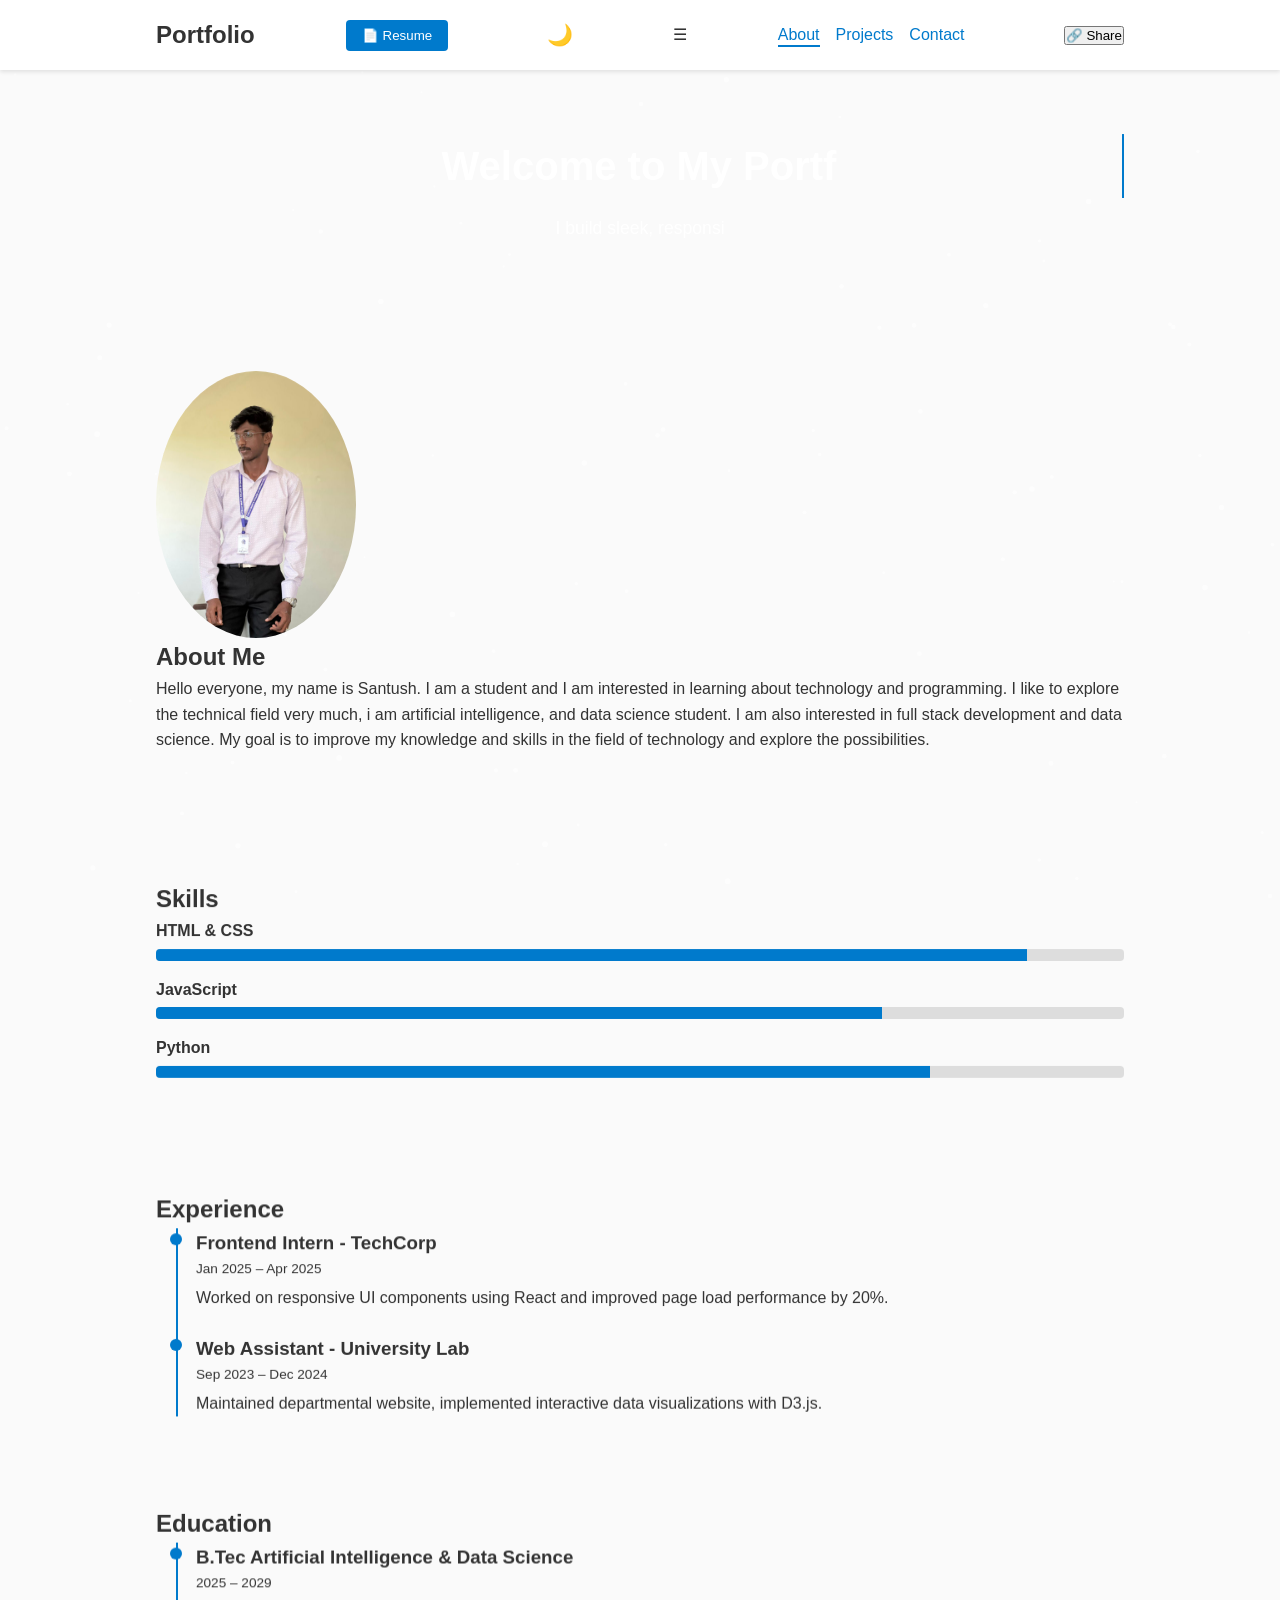
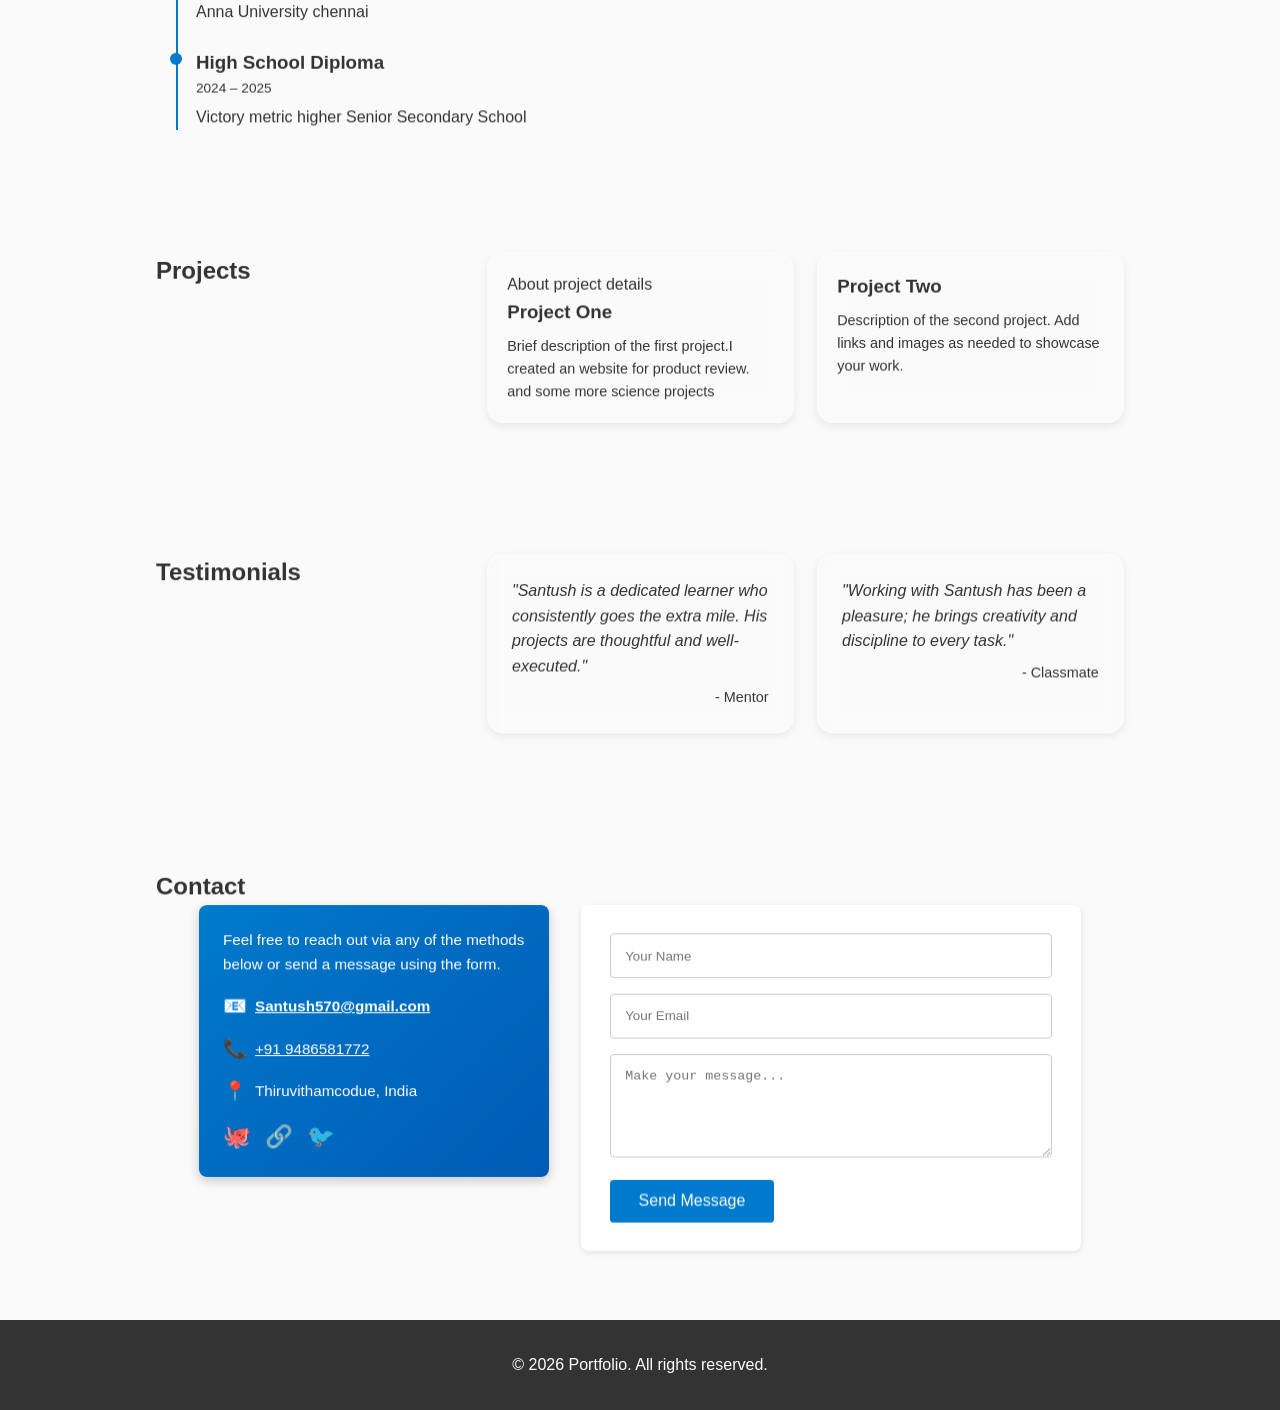
==== portfolio .html @ cefa6fca "i created my firsr portfolio" ====
<!DOCTYPE html>
<html lang="en">
<head>
    <meta charset="UTF-8">
    <meta name="viewport" content="width=device-width, initial-scale=1.0">
    <title>Portfolio Student Portfolio</title>
    <link rel="stylesheet" href="potfodio.css">
</head>
<body>
    <!-- loading overlay -->
    <div id="loading-overlay">
        <div class="spinner"></div>
    </div>
    <!-- scroll progress bar -->
    <div id="progress-bar"></div>
    <div class="background">
        <canvas id="bg-canvas"></canvas>
        <div class="layer"></div>
        <div class="layer"></div>
        <div class="layer"></div>
        <div class="layer"></div>
    </div>
    <header>
        <div class="nav-container">
            <div class="logo">Portfolio</div>
            <a href="myresume.html"resume.htm id="resume-link"><button id="resume-download" aria-label="Download resume">📄 Resume</button></a>
            <button id="theme-toggle" aria-label="Toggle dark mode">🌙</button>
            <div class="menu-toggle">☰</div>
            <nav>
                <ul>
                    <li><a href="#about">About</a></li>
                    <li><a href="#projects">Projects</a></li>
                    <li><a href="#contact">Contact</a></li>
                </ul>
            </nav>
        </div>
    </header>

    <section class="hero fade-in">
        <h1 id="hero-title"></h1>
        <p id="hero-subtitle">Hi! I'm Santush, a web developer and designer. I build sleek, responsive sites with a flair for UX and motion.</p>
    </section>

    <section id="about" class="about fade-in">
        <div class="about-content">
            <img src="san.jpeg" alt="Profile picture">
            <div>
                <h2>About Me</h2>
                <p> Hello everyone, my name is Santush. I am a student and I am interested in learning about technology and programming. I like to explore the technical field very much, i am artificial intelligence, and data science student. I am also interested in full stack development and data science. My goal is to improve my knowledge and skills in the field of technology and explore the possibilities.</p>
            </div>
        </div>
    </section>

    <section id="skills" class="skills fade-in">
        <h2>Skills</h2>
        <div class="skill-bar">
            <span class="skill-name">HTML &amp; CSS</span>
            <div class="bar"><div class="fill" data-width="90%"></div></div>
        </div>
        <div class="skill-bar">
            <span class="skill-name">JavaScript</span>
            <div class="bar"><div class="fill" data-width="75%"></div></div>
        </div>
        <div class="skill-bar">
            <span class="skill-name">Python</span>
            <div class="bar"><div class="fill" data-width="80%"></div></div>
        </div>
    </section>

    <section id="experience" class="experience fade-in">
        <h2>Experience</h2>
        <ul class="timeline">
            <li>
                <h3>Frontend Intern - TechCorp</h3>
                <span class="period">Jan 2025 – Apr 2025</span>
                <p>Worked on responsive UI components using React and improved page load performance by 20%.</p>
            </li>
            <li>
                <h3>Web Assistant - University Lab</h3>
                <span class="period">Sep 2023 – Dec 2024</span>
                <p>Maintained departmental website, implemented interactive data visualizations with D3.js.</p>
            </li>
        </ul>
    </section>

    <section id="education" class="education fade-in">
        <h2>Education</h2>
        <ul class="timeline">
            <li>
                <h3>B.Tec Artificial Intelligence & Data Science</h3>
                <span class="period">2025 – 2029</span>
                <p>Anna University chennai</p>
            </li>
            <li>
                <h3>High School Diploma</h3>
                <span class="period">2024 – 2025</span>
                <p>Victory metric higher Senior Secondary School</p>
            </li>
        </ul>
    </section>

    <section id="projects" class="projects fade-in">
        <h2>Projects</h2>
        <div class="project-card fade-in">About project details
            <h3>Project One</h3>
            <p>Brief description of the first project.I created an website for product review. and some more science projects</p>
        </div>
        <div class="project-card fade-in">
            <h3>Project Two</h3>
            <p>Description of the second project. Add links and images as needed to showcase your work.</p>
        </div>
        <!-- add more cards as needed -->
    </section>

    <section id="testimonials" class="testimonials fade-in">
        <h2>Testimonials</h2>
        <div class="testimonial-card fade-in">
            <p>"Santush is a dedicated learner who consistently goes the extra mile. His projects are thoughtful and well-executed."</p>
            <span>- Mentor</span>
        </div>
        <div class="testimonial-card fade-in">
            <p>"Working with Santush has been a pleasure; he brings creativity and discipline to every task."</p>
            <span>- Classmate</span>
        </div>
    </section>

    <section id="contact" class="fade-in">
        <h2>Contact</h2>
        <div class="contact-wrapper">
            <div class="contact-info">
                <p>Feel free to reach out via any of the methods below or send a message using the form.</p>
                <div class="info-item gmail-item">
                    <span class="icon">📧</span>
                    <a href="Santush570@gmail.com" class="gmail-link">Santush570@gmail.com</a>
                </div>
                <div class="info-item">
                    <span class="icon">📞</span>
                    <a href="tel:+919486581772">+91 9486581772</a>
                </div>
                <div class="info-item">
                    <span class="icon">📍</span>
                    <span>Thiruvithamcodue, India</span>
                </div>
                <div class="social-links">
                    <a href="#" aria-label="GitHub">🐙</a>
                    <a href="#" aria-label="LinkedIn">🔗</a>
                    <a href="#" aria-label="Twitter">🐦</a>
                </div>
            </div>
            <form class="contact-form" action="#" method="post">
                <input type="text" name="name" placeholder="Your Name" required>
                <input type="email" name="email" placeholder="Your Email" required>
                <textarea name="message" rows="5" placeholder="Make your message..." class="message-box"></textarea>
                <button type="submit">Send Message</button>
            </form>
        </div>
    </section>

    <button id="back-to-top" title="Back to top">↑</button>

    <footer>
        <p>&copy; 2026 Portfolio. All rights reserved.</p>
    </footer>

    <!-- submission modal -->
    <div id="form-modal" class="modal">
        <div class="modal-content">
            <p>Thank you! Your message has been sent.</p>
            <button id="modal-close">Close</button>
        </div>
    </div>

    <script>
        // mobile menu toggle & theme switch
        document.addEventListener('DOMContentLoaded', function() {
            const toggle = document.querySelector('.menu-toggle');
            const navUL = document.querySelector('nav ul');
            toggle.addEventListener('click', () => {
                navUL.classList.toggle('show');
            });

            const themeBtn = document.getElementById('theme-toggle');
            const body = document.body;
            // load saved preference
            if (localStorage.getItem('dark-mode') === 'true') {
                body.classList.add('dark-theme');
                themeBtn.textContent = '☀️';
            }
            themeBtn.addEventListener('click', () => {
                const isDark = body.classList.toggle('dark-theme');
                themeBtn.textContent = isDark ? '☀️' : '🌙';
                localStorage.setItem('dark-mode', isDark);
            });

            // animate skills
            const fills = document.querySelectorAll('.fill');
            fills.forEach(f => {
                const width = f.getAttribute('data-width');
                setTimeout(() => { f.style.width = width; }, 500);
            });

            // resume download click
            document.getElementById('resume-download').addEventListener('click', () => {
                // placeholder file path
                window.open('resume.pdf', '_blank');
            });

            // typing effect for hero title
            const heroTitle = document.getElementById('hero-title');
            const titleText = "Welcome to My Portfolio";
            let idx = 0;
            function typeChar() {
                if(idx < titleText.length) {
                    heroTitle.textContent += titleText[idx++];
                    setTimeout(typeChar, 100);
                } else {
                    heroTitle.textContent += '';
                    heroTitle.style.borderRight = 'none';
                }
            }
            typeChar();

            // scrollspy navigation
            const sections = document.querySelectorAll('section[id]');
            const navLinks = document.querySelectorAll('nav ul li a');
            const spyObserver = new IntersectionObserver(entries => {
                entries.forEach(entry => {
                    const id = entry.target.id;
                    const link = document.querySelector(`nav ul li a[href="#${id}"]`);
                    if(entry.isIntersecting) {
                        navLinks.forEach(l=>l.classList.remove('active'));
                        if(link) link.classList.add('active');
                    }
                });
            }, { threshold: 0.5 });
            sections.forEach(s => spyObserver.observe(s));

            // form submission modal
            const form = document.querySelector('.contact-form');
            const modal = document.getElementById('form-modal');
            const modalClose = document.getElementById('modal-close');
            form.addEventListener('submit', e => {
                e.preventDefault();
                modal.style.display = 'flex';
                form.reset();
            });
            modalClose.addEventListener('click', () => {
                modal.style.display = 'none';
            });

            // back to top visibility & click
            const backBtn = document.getElementById('back-to-top');
            window.addEventListener('scroll', () => {
                if (window.pageYOffset > 300) backBtn.style.display = 'flex';
                else backBtn.style.display = 'none';
                // reveal on scroll
                const faders = document.querySelectorAll('.fade-in');
                faders.forEach(el => {
                    const rect = el.getBoundingClientRect();
                    if(rect.top < window.innerHeight - 100) {
                        el.classList.add('visible');
                    }
                });
            });
            backBtn.addEventListener('click', () => {
                window.scrollTo({ top: 0, behavior: 'smooth' });
            });

            // intersection observer for scroll-triggered animations
            const observerOptions = {
                threshold: 0.1
            };
            const observer = new IntersectionObserver((entries) => {
                entries.forEach(entry => {
                    if(entry.isIntersecting) {
                        entry.target.classList.add('visible');
                        observer.unobserve(entry.target);
                    }
                });
            }, observerOptions);
            document.querySelectorAll('.fade-in, .slide-in-left, .slide-in-right').forEach(el => {
                observer.observe(el);
            });

            // hide loader when page loads
            window.addEventListener('load', () => {
                document.getElementById('loading-overlay').style.display = 'none';
            });

            // scroll progress bar update
            const progressBar = document.getElementById('progress-bar');
            window.addEventListener('scroll', () => {
                const scrollTop = window.pageYOffset;
                const docHeight = document.documentElement.scrollHeight - window.innerHeight;
                const percent = (scrollTop / docHeight) * 100;
                progressBar.style.width = percent + '%';
            });

            // typing effect for hero subtitle as well
            const heroSubtitle = document.getElementById('hero-subtitle');
            const subtitleText = "I build sleek, responsive sites with a flair for UX and motion.";
            let sidx = 0;
            function typeSub() {
                if(sidx < subtitleText.length) {
                    heroSubtitle.textContent += subtitleText[sidx++];
                    setTimeout(typeSub, 80);
                } else {
                    heroSubtitle.style.borderRight = 'none';
                }
            }
            heroSubtitle.textContent = '';
            typeSub();

            // share profile button example
            const shareBtn = document.createElement('button');
            shareBtn.textContent = '🔗 Share';
            shareBtn.id = 'share-btn';
            shareBtn.style.marginLeft = '0.5rem';
            document.querySelector('.nav-container').appendChild(shareBtn);
            shareBtn.addEventListener('click', () => {
                navigator.clipboard.writeText(window.location.href).then(() => {
                    alert('Link copied to clipboard!');
                });
            });

            // particle background
            const canvas = document.getElementById('bg-canvas');
            const ctx = canvas.getContext('2d');

            // hero parallax on scroll
            const hero = document.querySelector('.hero');
            window.addEventListener('scroll', () => {
                const offset = window.pageYOffset;
                hero.style.backgroundPositionY = `${offset * 0.5}px`;
            });
            let particles = [];
            function resizeCanvas() {
                canvas.width = window.innerWidth;
                canvas.height = window.innerHeight;
            }
            window.addEventListener('resize', resizeCanvas);
            resizeCanvas();
            function createParticles() {
                particles = [];
                const count = 100;
                for(let i=0;i<count;i++){
                    particles.push({
                        x: Math.random()*canvas.width,
                        y: Math.random()*canvas.height,
                        r: Math.random()*2+1,
                        vx: (Math.random()-0.5)*0.3,
                        vy: (Math.random()-0.5)*0.3
                    });
                }
            }
            function drawParticles(){
                ctx.clearRect(0,0,canvas.width,canvas.height);
                ctx.fillStyle='rgba(255,255,255,0.6)';
                particles.forEach(p=>{
                    ctx.beginPath();
                    ctx.arc(p.x,p.y,p.r,0,Math.PI*2);
                    ctx.fill();
                    p.x+=p.vx;
                    p.y+=p.vy;
                    if(p.x<0) p.x=canvas.width;
                    if(p.x>canvas.width) p.x=0;
                    if(p.y<0) p.y=canvas.height;
                    if(p.y>canvas.height) p.y=0;
                });
                requestAnimationFrame(drawParticles);
            }
            createParticles();
            drawParticles();

            // interactive 3D effects for layers and cards
            const layers = document.querySelectorAll('.background .layer');
            document.addEventListener('mousemove', e => {
                const xRatio = (e.clientX / window.innerWidth - 0.5) * 2; // -1 to 1
                const yRatio = (e.clientY / window.innerHeight - 0.5) * 2;
                layers.forEach((layer, idx) => {
                    const depth = (idx + 1) * 10; // difference per layer
                    layer.style.transform = `translate3d(${xRatio*depth}px, ${yRatio*depth}px, 0) rotateX(0) rotateY(0)`;
                });

                // tilt contact info container
                const contactWrapper = document.querySelector('.contact-wrapper');
                if(contactWrapper) {
                    const rect = contactWrapper.getBoundingClientRect();
                    const cx = rect.left + rect.width/2;
                    const cy = rect.top + rect.height/2;
                    const dx = e.clientX - cx;
                    const dy = e.clientY - cy;
                    const tiltX = (dy / rect.height) * 10;
                    const tiltY = -(dx / rect.width) * 10;
                    contactWrapper.style.transform = `rotateX(${tiltX}deg) rotateY(${tiltY}deg)`;
                }
            });

            // card tilt effect inside each project/testimonial card
            const tiltCards = document.querySelectorAll('.project-card, .testimonial-card');
            tiltCards.forEach(card => {
                card.addEventListener('mousemove', e => {
                    const rect = card.getBoundingClientRect();
                    const x = e.clientX - rect.left;
                    const y = e.clientY - rect.top;
                    const cx = rect.width / 2;
                    const cy = rect.height / 2;
                    const dx = x - cx;
                    const dy = y - cy;
                    const tiltX = (dy / cy) * 10;
                    const tiltY = -(dx / cx) * 10;
                    card.style.transform = `rotateX(${tiltX}deg) rotateY(${tiltY}deg) scale(1.05)`;
                });
                card.addEventListener('mouseleave', () => {
                    card.style.transform = '';
                });
            });

            // optional scroll-based parallax (slow move opposite scroll)
            window.addEventListener('scroll', () => {
                const scrollY = window.pageYOffset;
                layers.forEach((layer, idx) => {
                    const depth = (idx + 1) * 0.15;
                    layer.style.transform += ` translateY(${scrollY*depth}px)`;
                });
                // section flip effect
                document.querySelectorAll('section').forEach(sec => {
                    const rect = sec.getBoundingClientRect();
                    const offset = (rect.top - window.innerHeight/2) / (window.innerHeight/2);
                    sec.style.transform = `rotateX(${offset * 3}deg)`;
                });
            });

            // optional scroll-based parallax (slow move opposite scroll)
            window.addEventListener('scroll', () => {
                const scrollY = window.pageYOffset;
                layers.forEach((layer, idx) => {
                    const depth = (idx + 1) * 0.15;
                    layer.style.transform += ` translateY(${scrollY*depth}px)`;
                });
            });
        });
    </script>
</body>
</html>
---- potfodio.css ----
/* Global resets and base styles */
* {
    box-sizing: border-box;
    margin: 0;
    padding: 0;
}

:root {
    /* light theme colors */
    --bg: #fafafa;
    --text: #333;
    --primary: #007acc;
    --card-bg: #fff;
    --header-bg: #fff;
    --footer-bg: #333;
    --footer-text: #fff;
    /* contact-specific colors */
    --contact-bg: linear-gradient(135deg, #007acc, #005bb5);
    --contact-text: #fff;
}

html {
    scroll-behavior: smooth;
}

body {
    font-family: 'Segoe UI', Tahoma, Geneva, Verdana, sans-serif;
    line-height: 1.6;
    color: var(--text);
    background: var(--bg);
}


/* dark theme overrides */
body.dark-theme {
    --bg: #181818;
    --text: #eee;
    --primary: #79b8ff;
    --card-bg: #242424;
    --header-bg: #202020;
    --footer-bg: #111;
    --footer-text: #ccc;
}

body.dark-theme .project-card,
body.dark-theme .testimonial-card {
    background: rgba(30,30,30,0.4);
    border: 1px solid rgba(255,255,255,0.15);
}
body.dark-theme .project-card:hover,
body.dark-theme .testimonial-card:hover {
    backdrop-filter: blur(18px);
}

a {
    color: var(--primary);
    text-decoration: none;
    transition: color 0.3s, transform 0.3s;
}
a:hover {
    text-decoration: underline;
    color: darken(var(--primary), 10%);
    transform: scale(1.05);
}

/* nav links hover effect */
nav ul li a:hover {
    transform: scale(1.1);
}

a:hover {
    text-decoration: underline;
}

header {
    background: var(--header-bg);
    box-shadow: 0 2px 4px rgba(0,0,0,0.1);
    position: sticky;
    top: 0;
    z-index: 10;
}

.nav-container {
    max-width: 1000px;
    margin: 0 auto;
    display: flex;
    justify-content: space-between;
    align-items: center;
    padding: 1rem;
}

.logo {
    font-size: 1.5rem;
    font-weight: bold;
}

nav ul {
    list-style: none;
    display: flex;
    gap: 1rem;
}

nav ul li {
    position: relative;
}

nav .menu-toggle {
    display: none;
    cursor: pointer;
    font-size: 1.5rem;
}

/* resume download button */
#resume-download {
    background: var(--primary);
    color: #fff;
    border: none;
    padding: 0.5rem 1rem;
    border-radius: 4px;
    margin-right: 0.5rem;
    cursor: pointer;
    transition: background 0.3s;
}
#resume-download:hover {
    background: #005bb5;
}

/* active nav link */
nav ul li a.active {
    position: relative;
    color: var(--primary);
}
nav ul li a.active::after {
    content: '';
    position: absolute;
    left: 0;
    bottom: -4px;
    width: 100%;
    height: 2px;
    background: var(--primary);
}

/* typing cursor effect */
#hero-title {
    font-size: 2.5rem;
    white-space: nowrap;
    overflow: hidden;
    border-right: 2px solid var(--primary);
}

/* modal */
.modal {
    position: fixed;
    top: 0;
    left: 0;
    width: 100%;
    height: 100%;
    background: rgba(0,0,0,0.6);
    display: none;
    align-items: center;
    justify-content: center;
    z-index: 30;
}
.modal-content {
    background: var(--card-bg);
    padding: 2rem;
    border-radius: 8px;
    text-align: center;
}
.modal-content button {
    margin-top: 1rem;
    padding: 0.5rem 1rem;
    border: none;
    background: var(--primary);
    color: #fff;
    border-radius: 4px;
    cursor: pointer;
}

/* theme toggle button */
#theme-toggle {
    background: none;
    border: none;
    font-size: 1.3rem;
    cursor: pointer;
    color: var(--primary);
    margin-right: 0.5rem;
}
#theme-toggle:focus {
    outline: 2px solid var(--primary);
}


/* Hero section */
.hero {
    position: relative;
    text-align: center;
    padding: 4rem 1rem;
    background: url('hero-bg.jpg') no-repeat center/cover;
    background-attachment: fixed;
    color: #fff;
    perspective: 800px;
}
.hero h1 {
    font-size: 2.5rem;
    margin-bottom: 1rem;
    animation: float 4s ease-in-out infinite;
    transform-style: preserve-3d;
}
@keyframes float {
    0%,100% { transform: translateY(0) rotateY(0deg); }
    50% { transform: translateY(-10px) rotateY(6deg); }
}
.hero h1 {
    font-size: 2.5rem;
    margin-bottom: 1rem;
}
.hero p {
    font-size: 1.1rem;
    max-width: 600px;
    margin: 0 auto;
}

/* Sections */
section {
    padding: 4rem 1rem;
    max-width: 1000px;
    margin: 0 auto;
}

.about img {
    max-width: 200px;
    border-radius: 50%;
    margin-right: 2rem;
}

.about-content {
    display: flex;
    flex-wrap: wrap;
    align-items: center;
}

.projects {
    display: grid;
    grid-template-columns: repeat(auto-fit,minmax(250px,1fr));
    gap: 1.5rem;
}
.project-card {
    /* glassmorphism card */
    background: rgba(255,255,255,0.15);
    backdrop-filter: blur(12px);
    -webkit-backdrop-filter: blur(12px);
    border: 1px solid rgba(255,255,255,0.3);
    padding: 1.2rem;
    border-radius: 16px;
    box-shadow: 0 4px 10px rgba(0,0,0,0.08);
    transition: transform 0.35s ease, box-shadow 0.35s ease, backdrop-filter 0.35s;
    transform-style: preserve-3d;
    perspective: 800px;
    will-change: transform;
    animation: floaty 6s ease-in-out infinite;
}
.project-card:hover {
    transform: rotateY(8deg) scale(1.05);
    box-shadow: 0 12px 22px rgba(0,0,0,0.15);
    backdrop-filter: blur(20px);
    background: rgba(255,255,255,0.2);
}

/* ensure text remains readable */
.project-card h3,
.project-card p {
    color: var(--text);
}

/* apply hover to testimonial and contact-info items */
.testimonial-card:hover,
.contact-info .info-item:hover {
    transform: scale(1.02);
}


.project-card h3 {
    margin-bottom: 0.5rem;
}

/* scroll animations */

/* gentle float animation */
@keyframes floaty {
    0%,100% { transform: translateY(0) rotateX(0) rotateY(0); }
    50% { transform: translateY(-8px) rotateX(1deg) rotateY(1deg); }
}

/* add 3D perspective to sections */
section {
    transform-style: preserve-3d;
    perspective: 1000px;
    transition: transform 0.5s ease-out;
}
.fade-in, .slide-in-left, .slide-in-right {
    opacity: 0;
    transition: opacity 0.8s ease-out, transform 0.8s ease-out;
}
.fade-in {
    transform: translateY(20px);
}
.slide-in-left {
    transform: translateX(-40px);
}
.slide-in-right {
    transform: translateX(40px);
}
.fade-in.visible {
    opacity: 1;
    transform: translateY(0);
}
.slide-in-left.visible {
    opacity: 1;
    transform: translateX(0);
}
.slide-in-right.visible {
    opacity: 1;
    transform: translateX(0);
}
.project-card p {
    font-size: 0.9rem;
}

.contact-wrapper {
    display: flex;
    gap: 2rem;
    flex-wrap: wrap;
    justify-content: center;
    align-items: flex-start;
}

.contact-info {
    max-width: 350px;
    padding: 1.5rem;
    background: var(--contact-bg);
    color: var(--contact-text);
    border-radius: 8px;
    box-shadow: 0 4px 12px rgba(0,0,0,0.2);
    font-size: 0.95rem;
    transition: transform 0.3s;
}
.contact-info a {
    color: var(--contact-text);
    text-decoration: underline;
}

/* Gmail link specifically */
.gmail-link {
    color: #ea4335;
    font-weight: bold;
    position: relative;
    transition: color 0.3s, transform 0.3s;
}
.gmail-link:hover {
    color: #c5221f;
    transform: scale(1.1) rotate(-2deg);
}
.gmail-item .icon {
    color: #ea4335;
    animation: pulse 2s infinite;
}

@keyframes pulse {
    0%,100% { transform: scale(1); }
    50% { transform: scale(1.2); }
}

/* message textarea effects */
.message-box {
    transition: box-shadow 0.3s, transform 0.3s;
}
.message-box:focus {
    box-shadow: 0 0 12px rgba(0,123,255,0.5);
    transform: scale(1.02);
}
.contact-info:hover {
    transform: scale(1.02) translateY(-4px);
}
.contact-info p {
    margin-bottom: 1rem;
}
.contact-info .info-item {
    display: flex;
    align-items: center;
    margin-bottom: 0.8rem;
}
.contact-info .info-item .icon {
    margin-right: 0.5rem;
    font-size: 1.2rem;
    transition: transform 0.3s;
}
.contact-info .info-item:hover .icon {
    animation: bounce 0.6s;
}
@keyframes bounce {
    0%,100% { transform: translateY(0); }
    50% { transform: translateY(-6px); }
}
.contact-info .social-links a {
    margin-right: 0.6rem;
    font-size: 1.4rem;
    text-decoration: none;
}
.contact-info .social-links a:hover {
    opacity: 0.7;
    transform: scale(1.2) rotate(10deg);
}

.contact-form {
    max-width: 500px;
    width: 100%;
    background: var(--card-bg);
    padding: 1.8rem;
    border-radius: 8px;
    box-shadow: 0 2px 6px rgba(0,0,0,0.1);
}
.contact-form input,
.contact-form textarea {
    width: 100%;
    padding: 0.9rem;
    margin-bottom: 1rem;
    border: 1px solid #ccc;
    border-radius: 4px;
    transition: border-color 0.3s;
}
.contact-form input:focus,
.contact-form textarea:focus {
    border-color: var(--primary);
    outline: none;
    box-shadow: 0 0 8px rgba(0,123,255,0.4);
}

/* contact-wrapper tilt effect */
.contact-wrapper {
    perspective: 800px;
}
.contact-wrapper:hover {
    cursor: move;
}
.contact-form button {
    padding: 0.8rem 1.8rem;
    border: none;
    background: var(--primary);
    color: #fff;
    font-size: 1rem;
    border-radius: 4px;
    cursor: pointer;
    transition: background 0.3s, transform 0.3s;
}
.contact-form button:hover {
    background: #005bb5;
    transform: scale(1.05);
}

/* Footer */
footer {
    text-align: center;
    padding: 2rem 1rem;
    background: var(--footer-bg);
    color: var(--footer-text);
}

/* Responsive adjustments */
/* loading overlay */
#loading-overlay {
    position: fixed;
    top: 0;
    left: 0;
    width: 100%;
    height: 100%;
    background: var(--bg);
    display: flex;
    align-items: center;
    justify-content: center;
    z-index: 40;
}
.spinner {
    width: 50px;
    height: 50px;
    border: 6px solid #ccc;
    border-top-color: var(--primary);
    border-radius: 50%;
    animation: spin 1s linear infinite;
}
@keyframes spin {
    to { transform: rotate(360deg); }
}

/* scroll progress indicator */
#progress-bar {
    position: fixed;
    top: 0;
    left: 0;
    height: 4px;
    background: var(--primary);
    width: 0%;
    z-index: 35;
}

/* 3D background effect */
.background {
    position: fixed;
    top: 0;
    left: 0;
    width: 100%;
    height: 100%;
    perspective: 800px;
    overflow: hidden;
    z-index: -3;
}
.background #bg-canvas {
    position: absolute;
    top: 0;
    left: 0;
    width: 100%;
    height: 100%;
    z-index: -4;
}
.background .layer {
    position: absolute;
    top: -50%;
    left: -50%;
    width: 200%;
    height: 200%;
    background: rgba(30, 144, 255, 0.15);
    transform-origin: center;
    animation: rotateBg 40s linear infinite;
    transition: transform 0.1s ease-out;
}
.background .layer:nth-child(2) {
    background: rgba(30, 144, 255, 0.10);
    animation-duration: 60s;
}
.background .layer:nth-child(3) {
    background: rgba(30, 144, 255, 0.06);
    animation-duration: 80s;
}
.background .layer:nth-child(4) {
    /* new deeper layer */
    background: rgba(30, 144, 255, 0.03);
    animation-duration: 100s;
}
@keyframes rotateBg {
    0% { transform: rotateX(0deg) rotateY(0deg); }
    100% { transform: rotateX(360deg) rotateY(360deg); }
}

/* parallax scroll layering */
.background .layer:nth-child(1) { z-index: -3; }
.background .layer:nth-child(2) { z-index: -2; }
.background .layer:nth-child(3) { z-index: -1; }

/* skills section */
.skills .skill-bar {
    margin-bottom: 1rem;
}

/* timeline used in experience/education */
.timeline {
    list-style: none;
    padding-left: 0;
    position: relative;
}
.timeline::before {
    content: '';
    position: absolute;
    left: 20px;
    top: 0;
    bottom: 0;
    width: 2px;
    background: var(--primary);
}
.timeline li {
    margin-bottom: 1.5rem;
    padding-left: 40px;
    position: relative;
}
.timeline li::before {
    content: '';
    position: absolute;
    left: 14px;
    top: 5px;
    width: 12px;
    height: 12px;
    background: var(--primary);
    border-radius: 50%;
}
.timeline .period {
    display: block;
    font-size: 0.85rem;
    color: var(--text);
    margin-bottom: 0.3rem;
}

/* spacing for new sections */
.experience, .education {
    padding-top: 2rem;
    padding-bottom: 2rem;
}
.skills .skill-name {
    font-weight: bold;
}
.skills .bar {
    background: #ddd;
    border-radius: 4px;
    overflow: hidden;
    margin-top: 0.3rem;
}
.skills .fill {
    width: 0;
    height: 12px;
    background: var(--primary);
    transition: width 1.5s ease;
}

/* testimonials */
.testimonials {
    display: grid;
    grid-template-columns: repeat(auto-fit, minmax(250px,1fr));
    gap: 1.5rem;
}
.testimonial-card {
    background: rgba(255,255,255,0.12);
    animation: floaty 6s ease-in-out infinite;
    will-change: transform;
    backdrop-filter: blur(10px);
    -webkit-backdrop-filter: blur(10px);
    border: 1px solid rgba(255,255,255,0.25);
    padding: 1.5rem;
    border-radius: 16px;
    box-shadow: 0 3px 8px rgba(0,0,0,0.08);
    transition: transform 0.35s, box-shadow 0.35s, backdrop-filter 0.35s;
    transform-style: preserve-3d;
}
.testimonial-card:hover {
    transform: rotateY(6deg) scale(1.04);
    box-shadow: 0 8px 16px rgba(0,0,0,0.12);
    backdrop-filter: blur(16px);
    background: rgba(255,255,255,0.18);
}
.testimonial-card p {
    font-style: italic;
    margin-bottom: 0.5rem;
}
.testimonial-card span {
    display: block;
    text-align: right;
    font-size: 0.9rem;
    color: var(--text);
}

/* back-to-top button */
#back-to-top {
    position: fixed;
    bottom: 30px;
    right: 30px;
    background: var(--primary);
    color: #fff;
    border: none;
    border-radius: 50%;
    width: 40px;
    height: 40px;
    font-size: 1.5rem;
    cursor: pointer;
    display: none;
    align-items: center;
    justify-content: center;
    z-index: 20;
}
#back-to-top:hover {
    background: darken(var(--primary),10%);
}

@media (max-width: 768px) {
    .nav-container {
        flex-direction: column;
        align-items: flex-start;
    }
    nav ul {
        flex-direction: column;
        width: 100%;
        display: none;
    }
    nav ul.show {
        display: flex;
    }
    nav .menu-toggle {
        display: block;
    }
    .about-content {
        flex-direction: column;
        text-align: center;
    }
    .about img {
        margin-bottom: 1rem;
        margin-right: 0;
    }
}
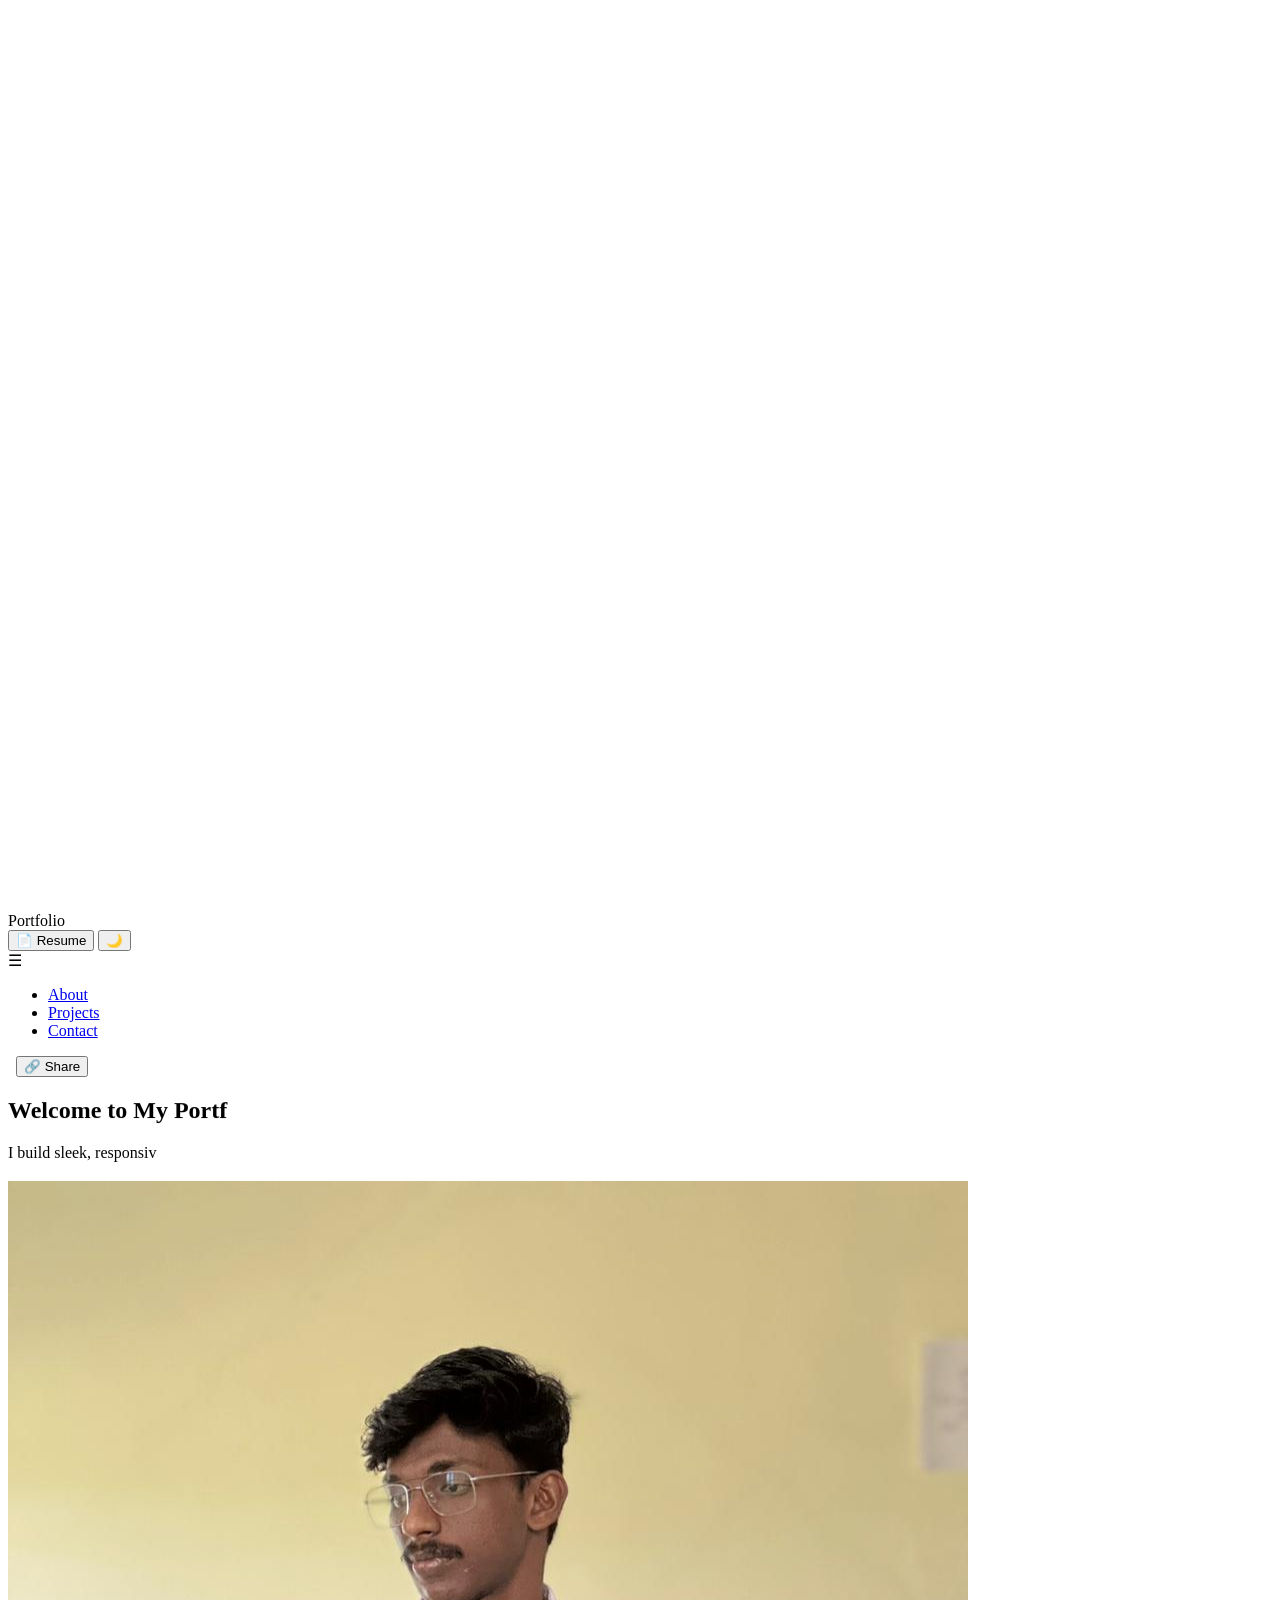
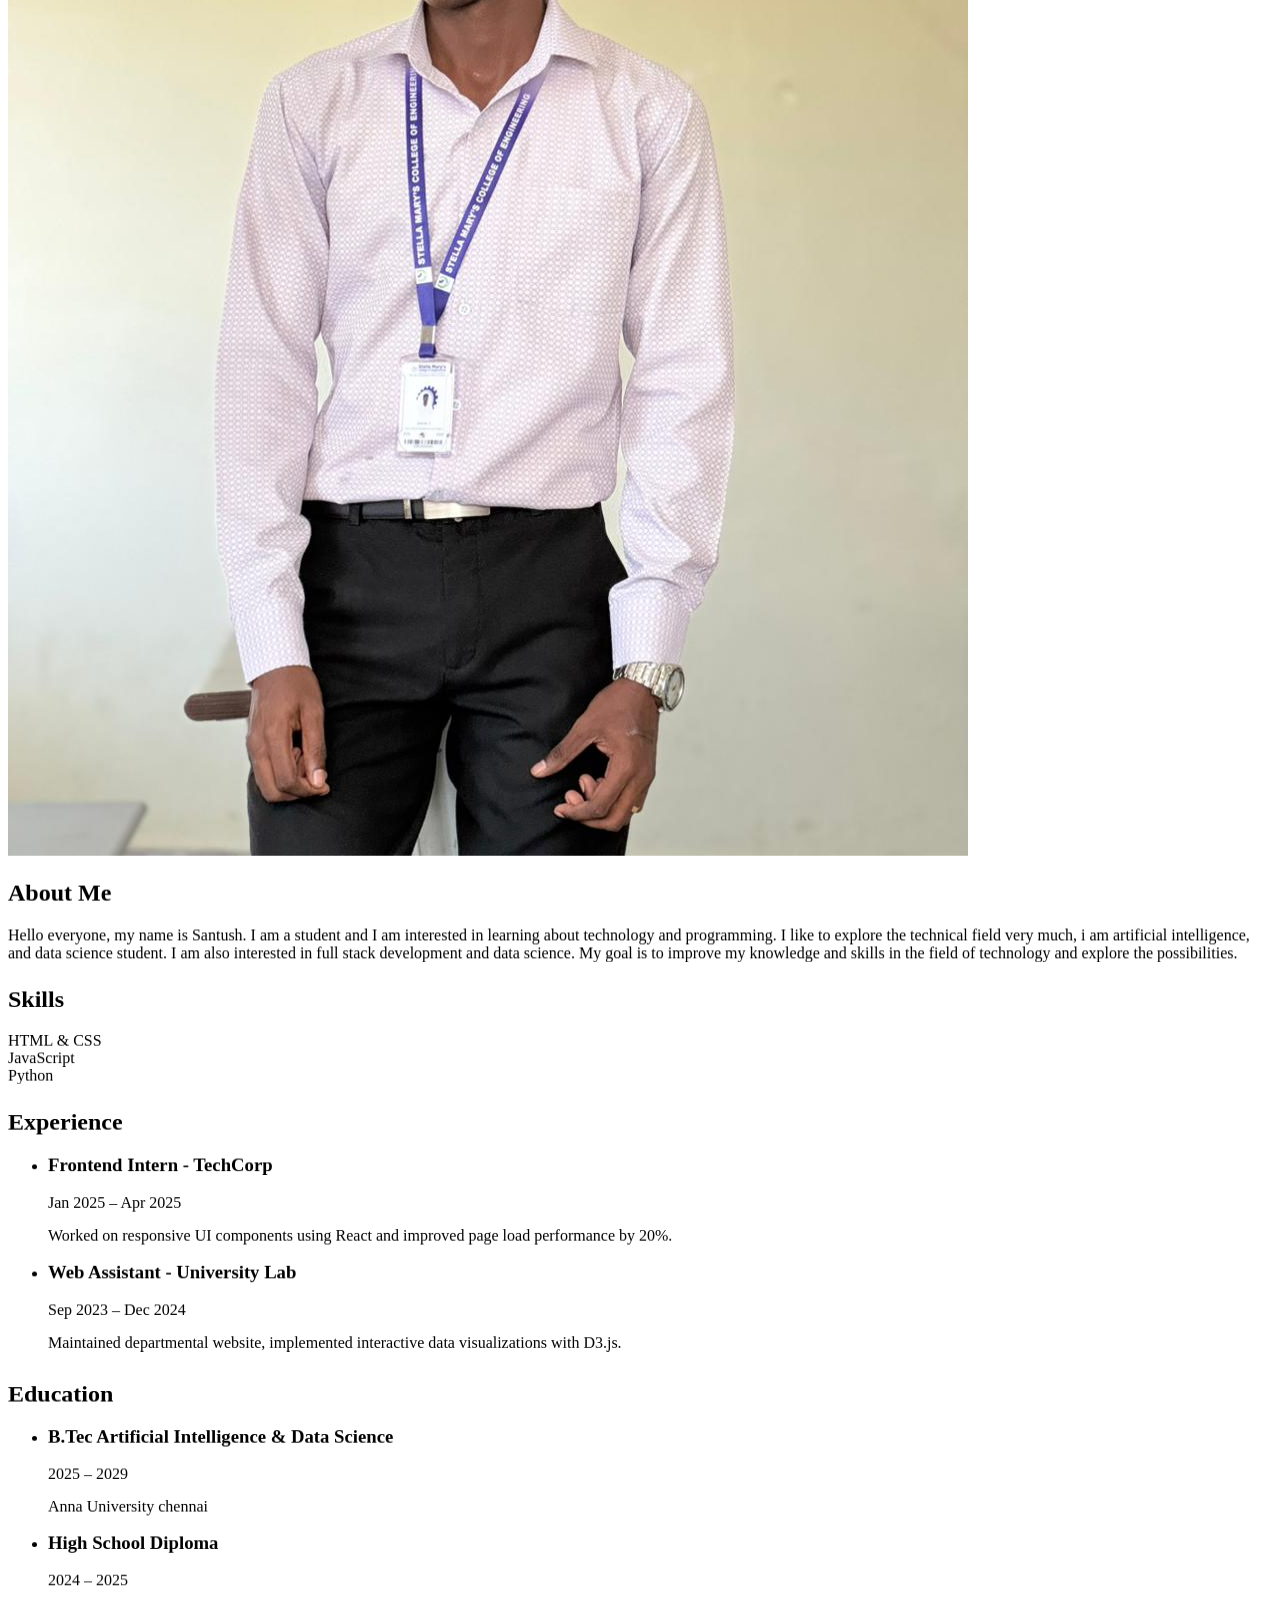
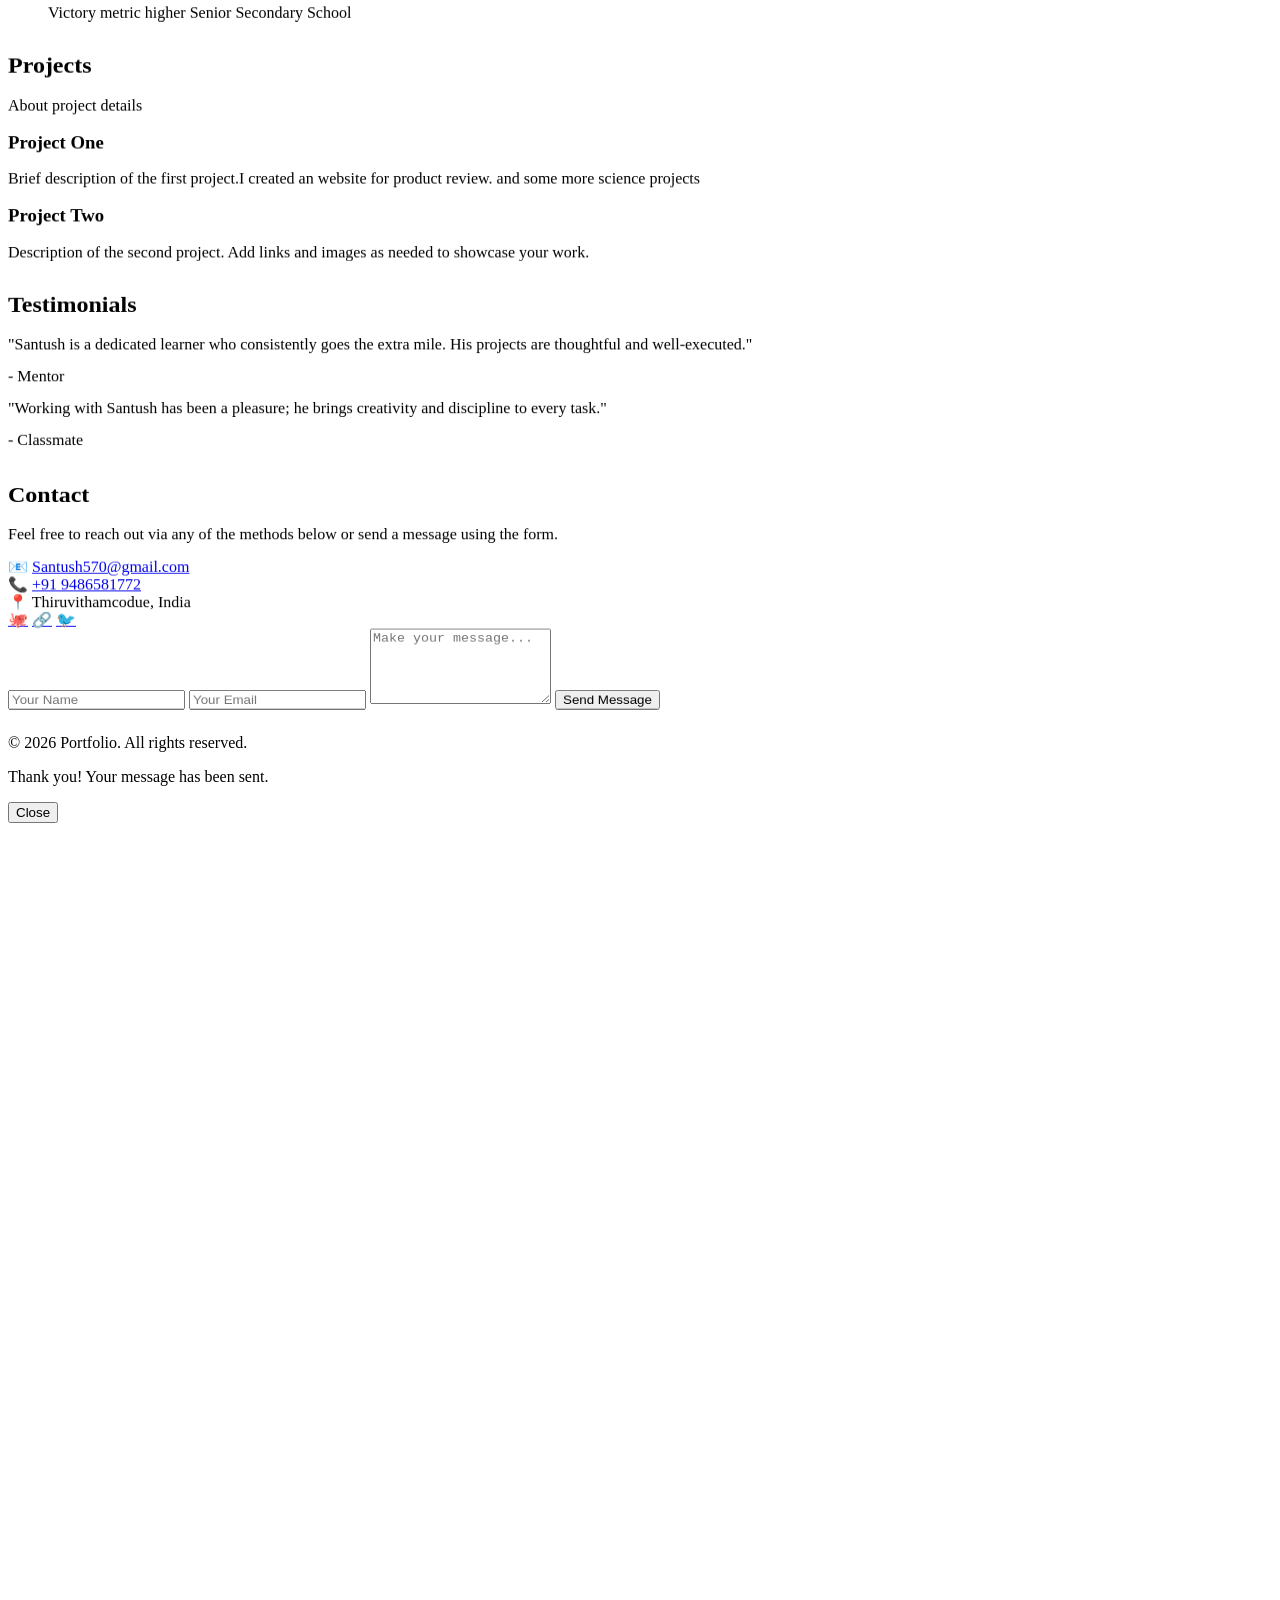
==== commit b852591f: "Hello" ====
--- a/portfolio .html
+++ b/portfolio .html
@@ -3,8 +3,8 @@
 <head>
     <meta charset="UTF-8">
     <meta name="viewport" content="width=device-width, initial-scale=1.0">
-    <title>Portfolio Student Portfolio</title>
-    <link rel="stylesheet" href="potfodio.css">
+    <title>Portfolio Santush Portfolio</title>
+    <link rel="stylesheet" href="portfolio.css">
 </head>
 <body>
     <!-- loading overlay -->
